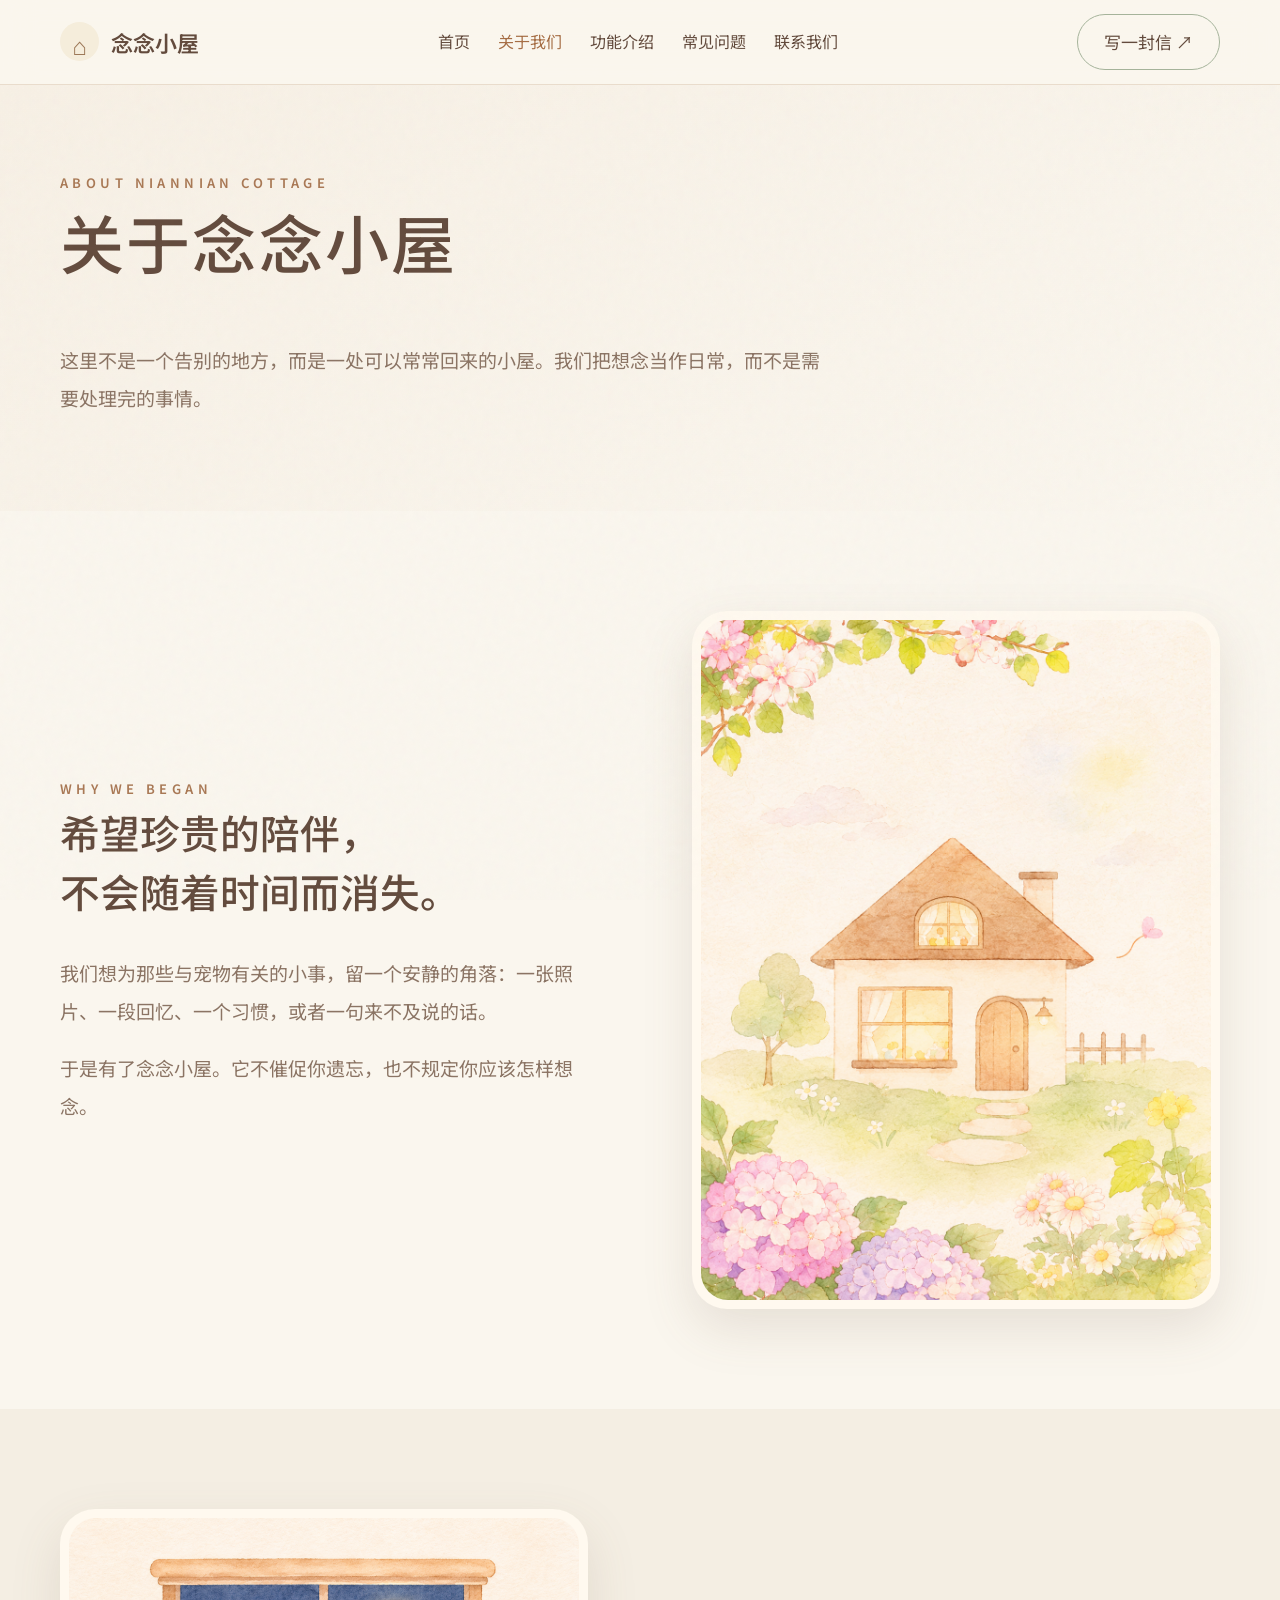
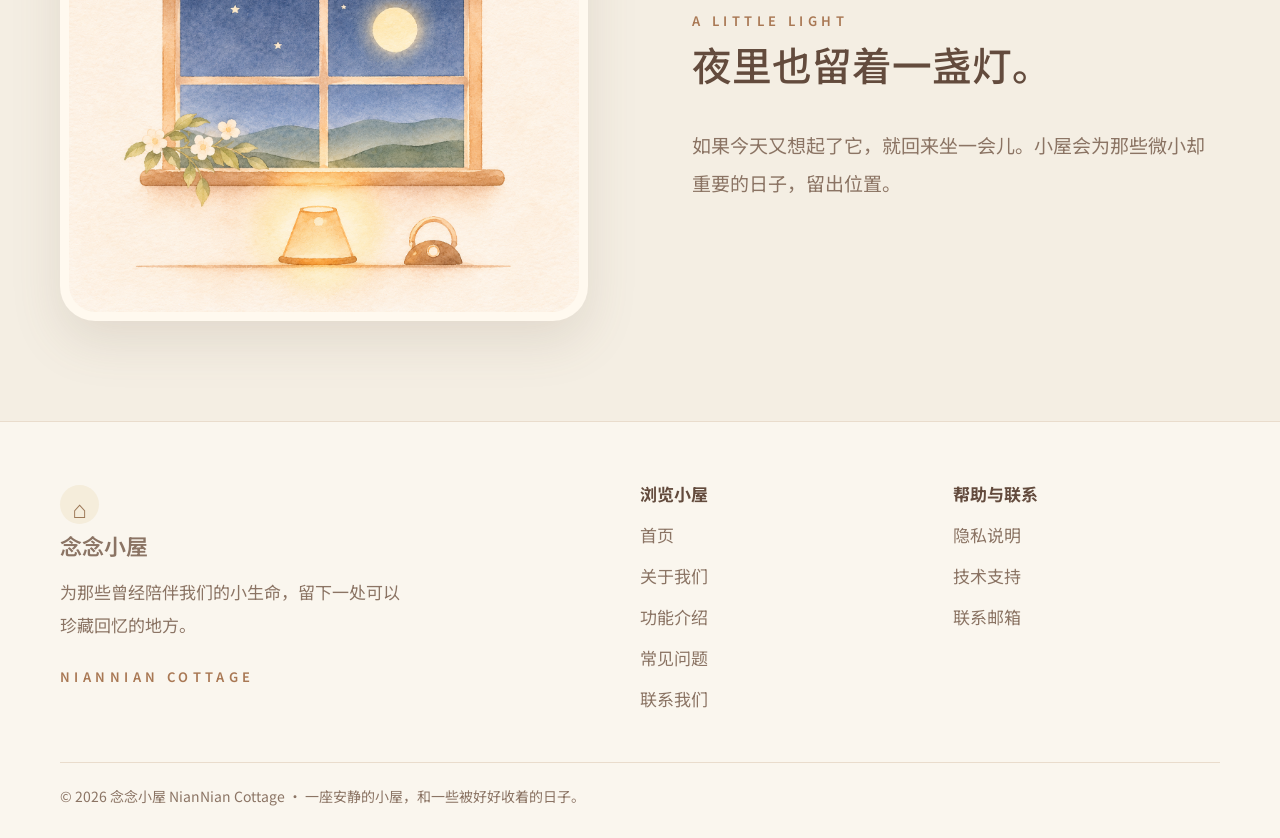
==== about.html @ 0fb8809d "Add files via upload" ====
<!doctype html><html lang="zh-CN"><head><meta charset="utf-8"><meta name="viewport" content="width=device-width,initial-scale=1"><meta name="theme-color" content="#faf6ee"><meta name="description" content="念念小屋，一座安静的宠物回忆小屋。珍藏故事、相片和思念。"><title>关于我们 · 念念小屋</title><link rel="stylesheet" href="style.css"></head><body><header class="nav"><div class="wrap navin"><a class="brand" href="index.html"><span class="brandmark" aria-hidden="true">⌂</span>念念小屋</a><nav class="navlinks" aria-label="主导航"><a class="" href="index.html">首页</a><a class="active" href="about.html">关于我们</a><a class="" href="features.html">功能介绍</a><a class="" href="faq.html">常见问题</a><a class="" href="contact.html">联系我们</a></nav><a class="pill" href="contact.html">写一封信 ↗</a><button class="menu" aria-label="展开导航" type="button">☰</button></div></header><main><section class="pagehead"><div class="wrap reveal"><div class="eyebrow">ABOUT NIANNIAN COTTAGE</div><h1>关于念念小屋</h1><p class="lead">这里不是一个告别的地方，而是一处可以常常回来的小屋。我们把想念当作日常，而不是需要处理完的事情。</p></div></section><section class="section"><div class="wrap split"><div class="reveal"><div class="eyebrow">WHY WE BEGAN</div><h2>希望珍贵的陪伴，<br>不会随着时间而消失。</h2><p class="lead">我们想为那些与宠物有关的小事，留一个安静的角落：一张照片、一段回忆、一个习惯，或者一句来不及说的话。</p><p class="lead">于是有了念念小屋。它不催促你遗忘，也不规定你应该怎样想念。</p></div><div class="artframe reveal"><img src="cottage.png" alt="念念小屋春日插画"></div></div></section><section class="section alt"><div class="wrap split"><div class="artframe reveal"><img src="window-night.png" alt="夜晚有一盏灯亮着"></div><div class="reveal"><div class="eyebrow">A LITTLE LIGHT</div><h2>夜里也留着一盏灯。</h2><p class="lead">如果今天又想起了它，就回来坐一会儿。小屋会为那些微小却重要的日子，留出位置。</p></div></div></section></main><footer class="footer"><div class="wrap"><div class="footergrid"><div><a class="brand" href="index.html"><span class="brandmark">⌂</span>念念小屋</a><p style="color:var(--muted);max-width:350px">为那些曾经陪伴我们的小生命，留下一处可以珍藏回忆的地方。</p><span class="eyebrow">NIANNIAN COTTAGE</span></div><div><strong>浏览小屋</strong><a href="index.html">首页</a><a href="about.html">关于我们</a><a href="features.html">功能介绍</a><a href="faq.html">常见问题</a><a href="contact.html">联系我们</a></div><div><strong>帮助与联系</strong><a href="privacy.html">隐私说明</a><a href="contact.html">技术支持</a><a href="mailto:nianniancottage@yeah.net">联系邮箱</a></div></div><div class="copyright">© 2026 念念小屋 NianNian Cottage · 一座安静的小屋，和一些被好好收着的日子。</div></div></footer><script src="script.js" defer></script></body></html>
---- style.css ----
@import url('https://fonts.googleapis.com/css2?family=Noto+Sans+SC:wght@400;500;600&display=swap');
:root{--cream:#faf6ee;--paper:#fffaf2;--ink:#634b3d;--muted:#8b7464;--sage:#8c9f80;--line:#e9dccc;--gold:#eac995}*{box-sizing:border-box}html{scroll-behavior:smooth}body{margin:0;background:var(--cream);color:var(--ink);font-family:'Noto Sans SC','Microsoft YaHei',sans-serif;font-size:17px;line-height:1.95}body:before{content:'';position:fixed;inset:0;pointer-events:none;opacity:.13;background-image:url('data:image/svg+xml,%3Csvg viewBox="0 0 180 180" xmlns="http://www.w3.org/2000/svg"%3E%3Cfilter id="n"%3E%3CfeTurbulence type="fractalNoise" baseFrequency=".65" numOctaves="3" stitchTiles="stitch"/%3E%3C/filter%3E%3Crect width="100%25" height="100%25" filter="url(%23n)" opacity=".22"/%3E%3C/svg%3E');z-index:20}a{color:inherit;text-decoration:none}button{font:inherit;cursor:pointer}img{max-width:100%;display:block}.wrap{width:min(1160px,calc(100% - 56px));margin:auto}.nav{position:sticky;top:0;z-index:30;background:#faf6eef2;backdrop-filter:blur(16px);border-bottom:1px solid var(--line)}.navin{height:84px;display:flex;align-items:center;justify-content:space-between;gap:20px}.brand{display:flex;align-items:center;gap:12px;font-size:22px;font-weight:600;white-space:nowrap}.brandmark{width:39px;height:39px;border-radius:50%;background:#f5eddb;display:grid;place-items:center;color:#9b7655;font-size:24px}.navlinks{display:flex;gap:28px;align-items:center}.navlinks a{font-size:16px;white-space:nowrap;transition:color .25s}.navlinks a:hover,.navlinks a.active{color:#a66e45}.pill,.btn{border:1px solid #a5b39a;border-radius:50px;padding:10px 26px;background:transparent;color:var(--ink);display:inline-flex;gap:10px;align-items:center;justify-content:center;transition:transform .25s,background .25s}.pill:hover,.btn:hover{transform:translateY(-3px);background:#eef0e4}.btn.primary{background:#e8e9dc}.menu{display:none;border:0;background:none;font-size:28px;color:var(--ink)}h1,h2,h3,p{margin-top:0}h1{font-size:clamp(42px,5vw,70px);line-height:1.45;letter-spacing:.035em;font-weight:500}h2{font-size:clamp(30px,3.1vw,43px);line-height:1.5;font-weight:500}h3{font-size:23px;font-weight:500}.eyebrow{font-size:13px;letter-spacing:.34em;color:#a97854;font-weight:600}.lead{font-size:19px;color:var(--muted);line-height:2}.hero{padding:85px 0 90px;min-height:720px;display:grid;grid-template-columns:1.05fr .95fr;gap:8%;align-items:center}.hero .lead{max-width:530px}.hero-actions{display:flex;gap:15px;flex-wrap:wrap;margin:34px 0}.artframe{padding:9px;border-radius:35px;background:#fff9ef;box-shadow:0 20px 50px #78634c25;overflow:hidden}.artframe img{width:100%;border-radius:27px}.hero .artframe{max-width:450px;justify-self:center;animation:float 7s ease-in-out infinite}.section{padding:100px 0}.section.alt{background:#f4eee3}.center{text-align:center}.center .lead{max-width:790px;margin:0 auto}.divider-flower{color:#b5a887;font-size:24px;margin-bottom:18px}.cards{display:grid;grid-template-columns:repeat(3,1fr);gap:22px;margin-top:48px}.card{background:#fffaf4;border:1px solid var(--line);border-radius:25px;padding:34px;box-shadow:0 14px 30px #73583c0a;transition:transform .3s}.card:hover{transform:translateY(-6px)}.card .symbol{font-size:28px;color:#b68d64}.card p{color:var(--muted);margin:0}.split{display:grid;grid-template-columns:1fr 1fr;gap:9%;align-items:center}.split .artframe{max-width:560px}.softpanel{background:#f1efe3;border:1px solid #dcdcca;border-radius:34px;padding:65px 45px;text-align:center}.screens{display:flex;gap:22px;overflow-x:auto;scroll-snap-type:x mandatory;padding:28px 5px 34px;scrollbar-color:#b5b99f transparent}.screen{min-width:235px;width:235px;scroll-snap-align:start}.screen img{border-radius:20px;box-shadow:0 12px 28px #78634c20}.screen p{text-align:center;color:var(--muted);font-size:15px}.pagehead{padding:85px 0 75px;background:linear-gradient(150deg,#f7f0e5,#faf6ee)}.pagehead .lead{max-width:760px}.prose{max-width:780px}.prose p{font-size:19px;color:var(--muted)}.feature{display:grid;grid-template-columns:1fr .9fr;gap:8%;align-items:center;padding:75px 0;border-bottom:1px solid var(--line)}.feature:nth-child(even) .feature-img{order:-1}.feature-img img{max-height:630px;object-fit:contain;margin:auto;border-radius:24px;box-shadow:0 15px 35px #6b4f3520}.checks{padding-left:1.2em;color:var(--muted)}.checks li{margin:8px 0}.faq{max-width:900px;margin:auto}.faq details{border-bottom:1px solid var(--line);padding:20px 0}.faq summary{cursor:pointer;font-size:21px;list-style:none;display:flex;justify-content:space-between;gap:20px}.faq summary:after{content:'+';color:#9cae8d}.faq details[open] summary:after{content:'−'}.faq details p{color:var(--muted);font-size:17px;padding-right:35px}.contactbox{max-width:780px;margin:auto;background:var(--paper);border:1px solid var(--line);border-radius:30px;padding:55px 30px;text-align:center;box-shadow:0 15px 35px #7b5c3910}.contactbox .email{font-size:clamp(19px,3vw,30px);overflow-wrap:anywhere}.footer{border-top:1px solid var(--line);padding:55px 0 28px}.footergrid{display:grid;grid-template-columns:2fr 1fr 1fr;gap:45px}.footer a{display:block;margin:8px 0;color:var(--muted)}.copyright{border-top:1px solid var(--line);padding-top:20px;margin-top:38px;color:var(--muted);font-size:14px}.reveal{opacity:0;transform:translateY(25px);transition:opacity .8s,transform .8s}.reveal.visible{opacity:1;transform:none}@keyframes float{50%{transform:translateY(-11px)}}.intro{position:fixed;inset:0;z-index:100;background:#faf5e9;display:grid;place-items:center;transition:opacity 1s,visibility 1s}.intro.done{opacity:0;visibility:hidden;pointer-events:none}.intro-inner{text-align:center;position:relative;padding:24px}.intro-house{width:min(250px,52vw);height:220px;object-fit:cover;object-position:center 45%;border-radius:130px 130px 20px 20px;opacity:0;transform:translateY(22px) scale(.95);animation:introshow 1.7s .25s forwards}.intro-title{font-size:clamp(29px,5vw,45px);letter-spacing:.13em;margin:24px 0 8px;opacity:0;animation:introshow 1.2s 1s forwards}.intro-sub{color:var(--muted);font-size:17px;opacity:0;animation:introshow 1.2s 1.5s forwards}.intro-skip{position:absolute;right:25px;top:25px;border:1px solid var(--line);background:transparent;border-radius:25px;padding:6px 16px;color:var(--muted)}@keyframes introshow{to{opacity:1;transform:none}}.petal{position:fixed;top:-40px;width:12px;height:17px;border-radius:80% 15% 80% 20%;background:#f2bec6;opacity:.6;pointer-events:none;z-index:21;animation:fall linear forwards}@keyframes fall{to{transform:translate(80px,110vh) rotate(450deg);opacity:0}}@media(max-width:850px){.navin{height:70px}.menu{display:block}.navlinks{display:none;position:absolute;top:70px;left:0;right:0;background:var(--paper);padding:20px 28px;box-shadow:0 20px 25px #58442c15;flex-direction:column;align-items:stretch}.navlinks.open{display:flex}.nav .pill{display:none}.hero,.split,.feature{grid-template-columns:1fr;gap:40px}.hero{padding:65px 0;min-height:auto}.hero .artframe{max-width:420px}.cards{grid-template-columns:repeat(2,1fr)}.feature:nth-child(even) .feature-img{order:0}.footergrid{grid-template-columns:1fr 1fr}.footergrid>div:first-child{grid-column:1/-1}}@media(max-width:560px){.wrap{width:min(100% - 34px,1160px)}body{font-size:16px}.section{padding:65px 0}.hero{padding:50px 0}.cards{grid-template-columns:1fr}.card{padding:27px}.softpanel{padding:40px 22px}.pagehead{padding:58px 0}.feature{padding:48px 0}.screen{min-width:200px;width:200px}.footergrid{gap:20px}.lead,.prose p{font-size:17px}}@media(prefers-reduced-motion:reduce){*,*:before,*:after{animation:none!important;transition:none!important;scroll-behavior:auto!important}.reveal{opacity:1;transform:none}.intro{display:none}}
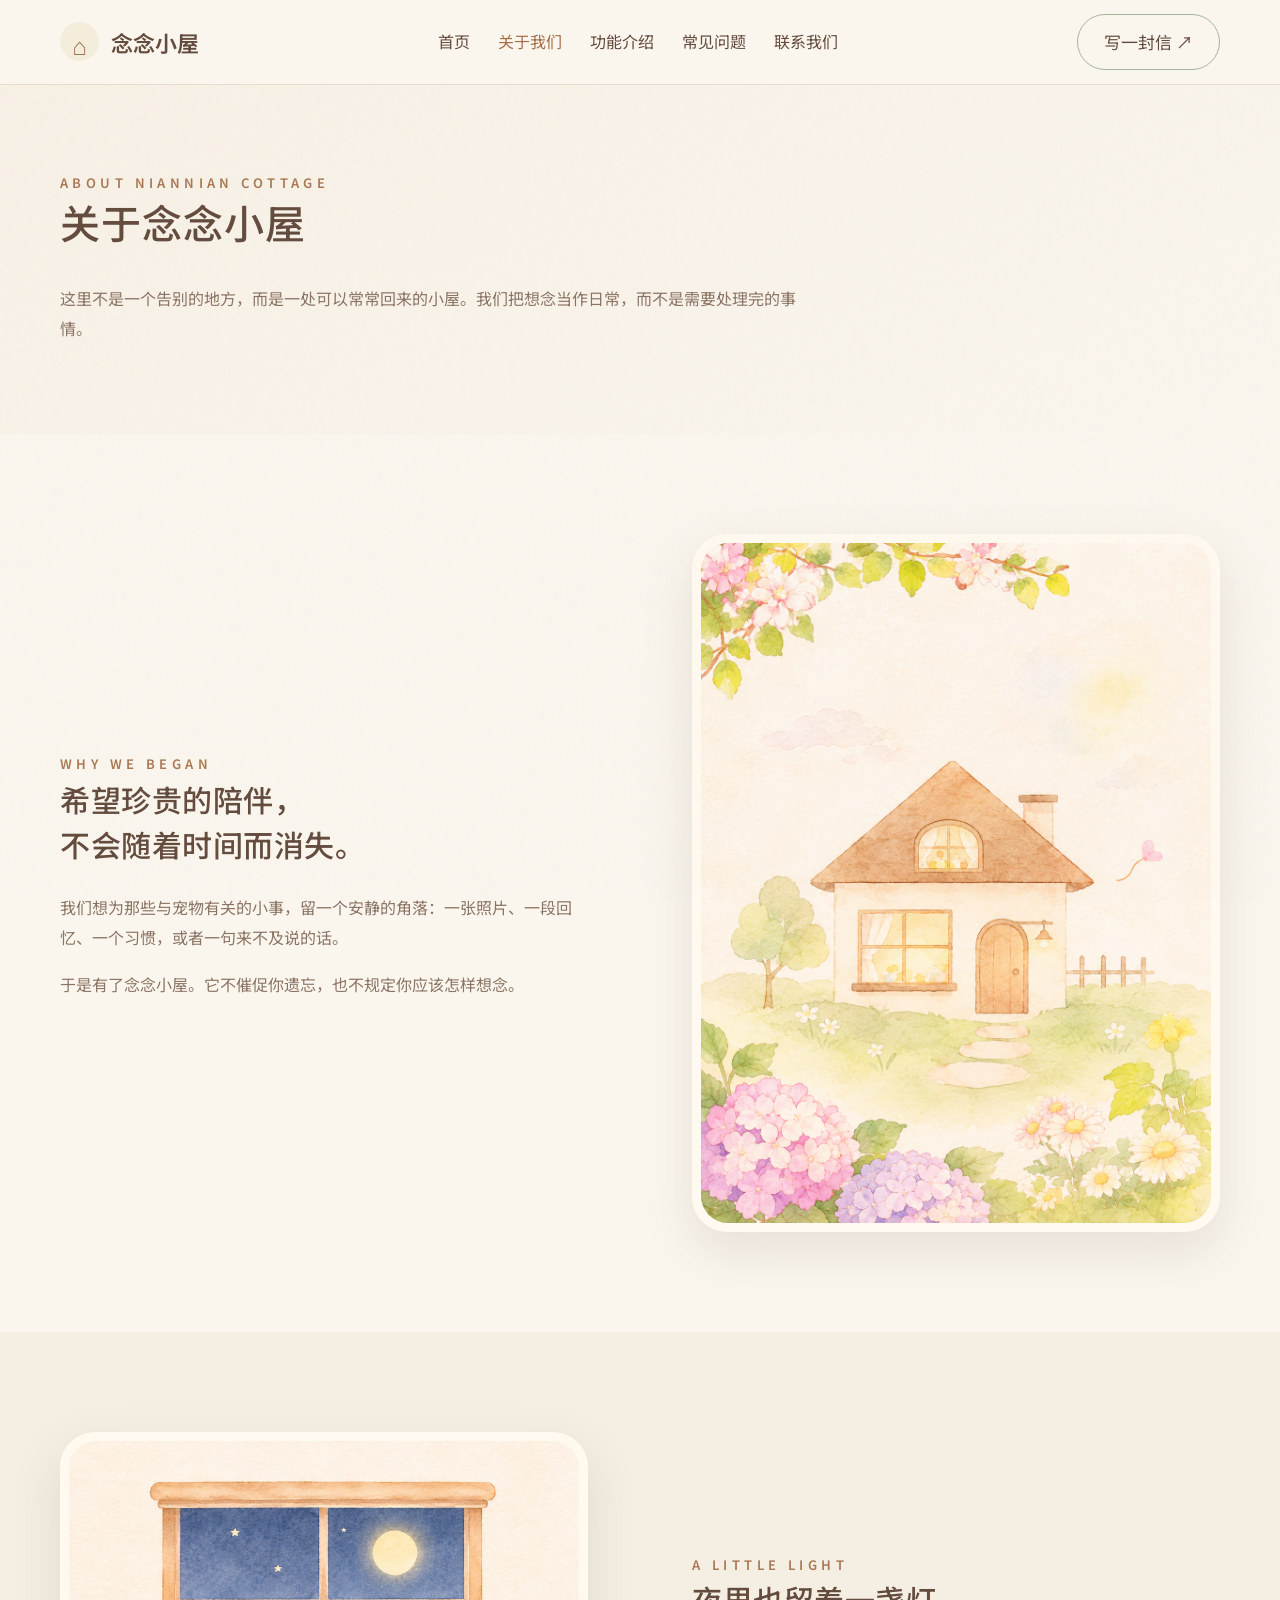
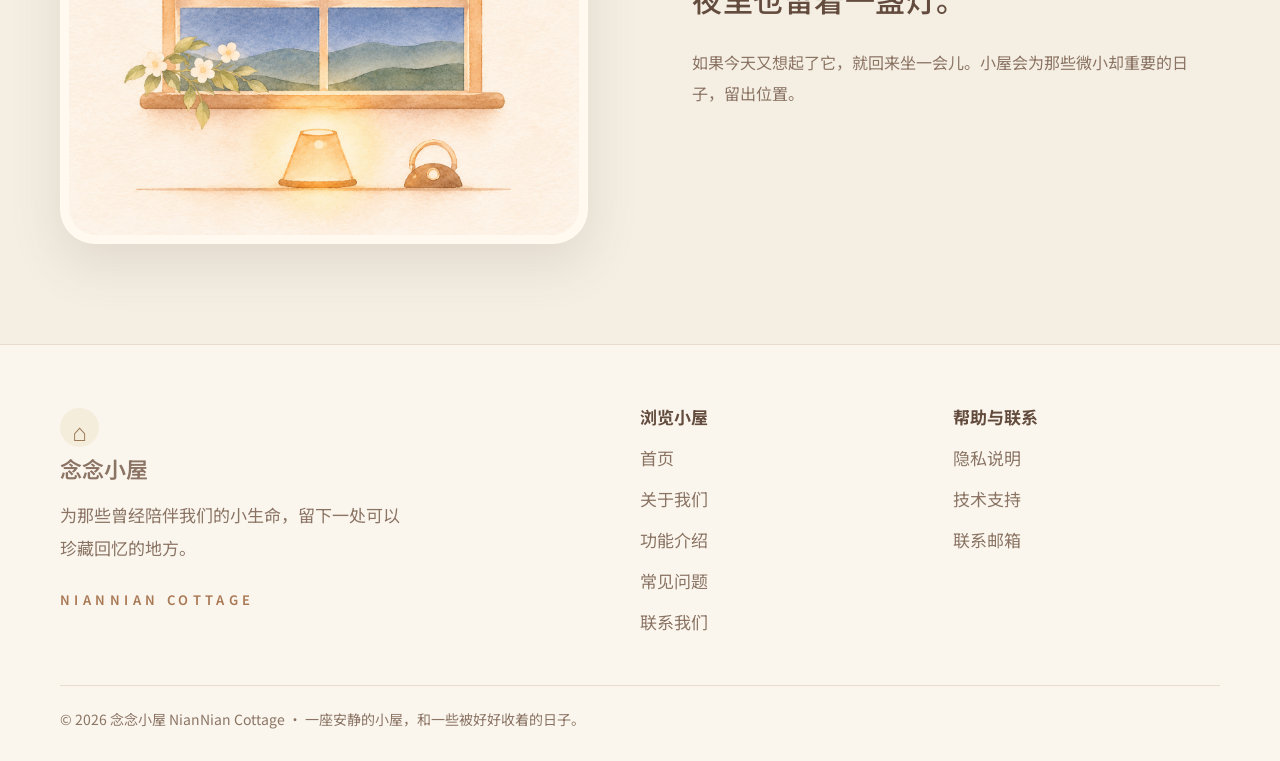
==== commit e843dbe7: "Update about.html" ====
--- a/about.html
+++ b/about.html
@@ -1 +1,35 @@
-<!doctype html><html lang="zh-CN"><head><meta charset="utf-8"><meta name="viewport" content="width=device-width,initial-scale=1"><meta name="theme-color" content="#faf6ee"><meta name="description" content="念念小屋，一座安静的宠物回忆小屋。珍藏故事、相片和思念。"><title>关于我们 · 念念小屋</title><link rel="stylesheet" href="style.css"></head><body><header class="nav"><div class="wrap navin"><a class="brand" href="index.html"><span class="brandmark" aria-hidden="true">⌂</span>念念小屋</a><nav class="navlinks" aria-label="主导航"><a class="" href="index.html">首页</a><a class="active" href="about.html">关于我们</a><a class="" href="features.html">功能介绍</a><a class="" href="faq.html">常见问题</a><a class="" href="contact.html">联系我们</a></nav><a class="pill" href="contact.html">写一封信 ↗</a><button class="menu" aria-label="展开导航" type="button">☰</button></div></header><main><section class="pagehead"><div class="wrap reveal"><div class="eyebrow">ABOUT NIANNIAN COTTAGE</div><h1>关于念念小屋</h1><p class="lead">这里不是一个告别的地方，而是一处可以常常回来的小屋。我们把想念当作日常，而不是需要处理完的事情。</p></div></section><section class="section"><div class="wrap split"><div class="reveal"><div class="eyebrow">WHY WE BEGAN</div><h2>希望珍贵的陪伴，<br>不会随着时间而消失。</h2><p class="lead">我们想为那些与宠物有关的小事，留一个安静的角落：一张照片、一段回忆、一个习惯，或者一句来不及说的话。</p><p class="lead">于是有了念念小屋。它不催促你遗忘，也不规定你应该怎样想念。</p></div><div class="artframe reveal"><img src="cottage.png" alt="念念小屋春日插画"></div></div></section><section class="section alt"><div class="wrap split"><div class="artframe reveal"><img src="window-night.png" alt="夜晚有一盏灯亮着"></div><div class="reveal"><div class="eyebrow">A LITTLE LIGHT</div><h2>夜里也留着一盏灯。</h2><p class="lead">如果今天又想起了它，就回来坐一会儿。小屋会为那些微小却重要的日子，留出位置。</p></div></div></section></main><footer class="footer"><div class="wrap"><div class="footergrid"><div><a class="brand" href="index.html"><span class="brandmark">⌂</span>念念小屋</a><p style="color:var(--muted);max-width:350px">为那些曾经陪伴我们的小生命，留下一处可以珍藏回忆的地方。</p><span class="eyebrow">NIANNIAN COTTAGE</span></div><div><strong>浏览小屋</strong><a href="index.html">首页</a><a href="about.html">关于我们</a><a href="features.html">功能介绍</a><a href="faq.html">常见问题</a><a href="contact.html">联系我们</a></div><div><strong>帮助与联系</strong><a href="privacy.html">隐私说明</a><a href="contact.html">技术支持</a><a href="mailto:nianniancottage@yeah.net">联系邮箱</a></div></div><div class="copyright">© 2026 念念小屋 NianNian Cottage · 一座安静的小屋，和一些被好好收着的日子。</div></div></footer><script src="script.js" defer></script></body></html>+<!doctype html><html lang="zh-CN">
+<style>
+/* 关于我们页面：简雅字体 */
+main h1 {
+  font-size: 40px !important;
+  line-height: 1.35 !important;
+  font-weight: 500 !important;
+  letter-spacing: 1px !important;
+}
+
+main h2 {
+  font-size: 30px !important;
+  line-height: 1.5 !important;
+  font-weight: 500 !important;
+  letter-spacing: 0.5px !important;
+}
+
+main h3 {
+  font-size: 22px !important;
+  line-height: 1.5 !important;
+}
+
+main p {
+  font-size: 16px !important;
+  line-height: 1.9 !important;
+}
+
+@media (max-width: 768px) {
+  main h1 { font-size: 32px !important; }
+  main h2 { font-size: 25px !important; }
+  main h3 { font-size: 20px !important; }
+  main p { font-size: 15px !important; }
+}
+</style>
+<head><meta charset="utf-8"><meta name="viewport" content="width=device-width,initial-scale=1"><meta name="theme-color" content="#faf6ee"><meta name="description" content="念念小屋，一座安静的宠物回忆小屋。珍藏故事、相片和思念。"><title>关于我们 · 念念小屋</title><link rel="stylesheet" href="style.css"></head><body><header class="nav"><div class="wrap navin"><a class="brand" href="index.html"><span class="brandmark" aria-hidden="true">⌂</span>念念小屋</a><nav class="navlinks" aria-label="主导航"><a class="" href="index.html">首页</a><a class="active" href="about.html">关于我们</a><a class="" href="features.html">功能介绍</a><a class="" href="faq.html">常见问题</a><a class="" href="contact.html">联系我们</a></nav><a class="pill" href="contact.html">写一封信 ↗</a><button class="menu" aria-label="展开导航" type="button">☰</button></div></header><main><section class="pagehead"><div class="wrap reveal"><div class="eyebrow">ABOUT NIANNIAN COTTAGE</div><h1>关于念念小屋</h1><p class="lead">这里不是一个告别的地方，而是一处可以常常回来的小屋。我们把想念当作日常，而不是需要处理完的事情。</p></div></section><section class="section"><div class="wrap split"><div class="reveal"><div class="eyebrow">WHY WE BEGAN</div><h2>希望珍贵的陪伴，<br>不会随着时间而消失。</h2><p class="lead">我们想为那些与宠物有关的小事，留一个安静的角落：一张照片、一段回忆、一个习惯，或者一句来不及说的话。</p><p class="lead">于是有了念念小屋。它不催促你遗忘，也不规定你应该怎样想念。</p></div><div class="artframe reveal"><img src="cottage.png" alt="念念小屋春日插画"></div></div></section><section class="section alt"><div class="wrap split"><div class="artframe reveal"><img src="window-night.png" alt="夜晚有一盏灯亮着"></div><div class="reveal"><div class="eyebrow">A LITTLE LIGHT</div><h2>夜里也留着一盏灯。</h2><p class="lead">如果今天又想起了它，就回来坐一会儿。小屋会为那些微小却重要的日子，留出位置。</p></div></div></section></main><footer class="footer"><div class="wrap"><div class="footergrid"><div><a class="brand" href="index.html"><span class="brandmark">⌂</span>念念小屋</a><p style="color:var(--muted);max-width:350px">为那些曾经陪伴我们的小生命，留下一处可以珍藏回忆的地方。</p><span class="eyebrow">NIANNIAN COTTAGE</span></div><div><strong>浏览小屋</strong><a href="index.html">首页</a><a href="about.html">关于我们</a><a href="features.html">功能介绍</a><a href="faq.html">常见问题</a><a href="contact.html">联系我们</a></div><div><strong>帮助与联系</strong><a href="privacy.html">隐私说明</a><a href="contact.html">技术支持</a><a href="mailto:nianniancottage@yeah.net">联系邮箱</a></div></div><div class="copyright">© 2026 念念小屋 NianNian Cottage · 一座安静的小屋，和一些被好好收着的日子。</div></div></footer><script src="script.js" defer></script></body></html>
